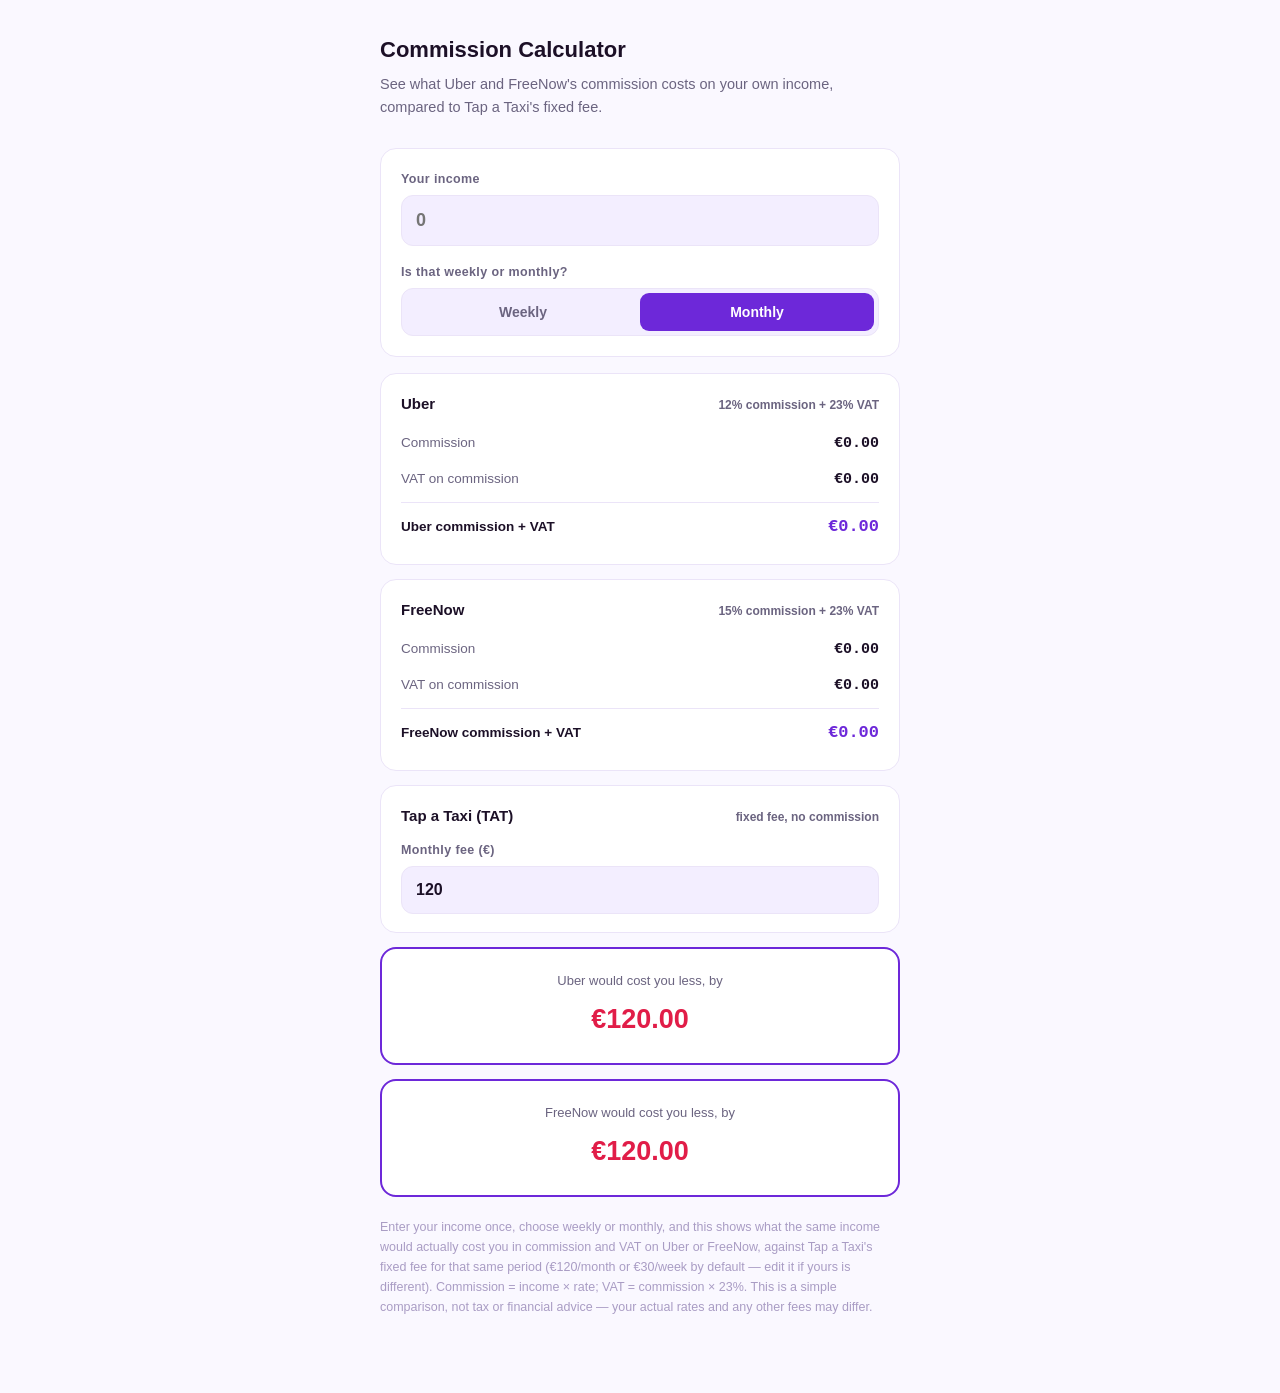
==== commission-calculator/index.html @ eddf09b8 "Rename Tapper Taxi to Tap a Taxi (TAT)" ====
<!DOCTYPE html>
<html lang="en">
<head>
<meta charset="UTF-8">
<meta name="viewport" content="width=device-width, initial-scale=1">
<title>Commission Calculator — Uber & FreeNow vs Tap a Taxi</title>
<meta name="description" content="See what Uber and FreeNow's commission costs on your own income, compared to Tap a Taxi's fixed fee.">
<meta name="robots" content="noindex, nofollow">
<style>
  :root{
    --bg:#121A2F; --surf:#1A2340; --surf2:#232E50; --line:#2A3559;
    --txt:#FFFFFF; --mut:#9AA6C4; --dim:#6E7A9C; --acc:#FFB020; --on-acc:#121A2F;
    --good:#4ADE80; --bad:#FB7185;
  }
  @media (prefers-color-scheme: light){
    :root{
      --bg:#FAF8FF; --surf:#FFFFFF; --surf2:#F3EEFF; --line:#EBE4F8;
      --txt:#1C1027; --mut:#6B6480; --dim:#A99CC4; --acc:#6D28D9; --on-acc:#FFFFFF;
      --good:#1A9B5C; --bad:#E11D48;
    }
  }
  *{box-sizing:border-box}
  body{
    margin:0; background:var(--bg); color:var(--txt);
    font-family:-apple-system,BlinkMacSystemFont,"Segoe UI",Roboto,sans-serif;
    line-height:1.6;
  }
  .wrap{max-width:560px; margin:0 auto; padding:32px 20px 64px}
  h1{font-size:22px; margin:0 0 6px}
  .sub{color:var(--mut); font-size:14.5px; margin:0 0 28px}
  .card{background:var(--surf); border:1px solid var(--line); border-radius:16px; padding:20px; margin-bottom:16px}
  .cardTitle{font-size:13px; font-weight:800; letter-spacing:.04em; text-transform:uppercase; color:var(--mut); margin:0 0 14px}
  .field{display:flex; flex-direction:column; gap:6px; margin-bottom:16px}
  .field:last-child{margin-bottom:0}
  label{font-size:12.5px; font-weight:700; color:var(--mut); letter-spacing:.03em}
  input{
    width:100%; background:var(--surf2); border:1px solid var(--line); color:var(--txt);
    font-size:18px; font-weight:700; padding:14px; border-radius:12px;
    font-family:inherit;
  }
  input:focus{outline:2px solid var(--acc); outline-offset:1px}

  .seg{display:flex; background:var(--surf2); border:1px solid var(--line); border-radius:12px; padding:4px}
  .seg button{
    flex:1; background:none; border:0; padding:11px 0; border-radius:9px;
    font-family:inherit; font-size:14px; font-weight:700; color:var(--mut); cursor:pointer;
  }
  .seg button[aria-pressed="true"]{background:var(--acc); color:var(--on-acc)}

  .platCard{background:var(--surf); border:1px solid var(--line); border-radius:16px; padding:18px 20px; margin-bottom:14px}
  .platHead{display:flex; justify-content:space-between; align-items:baseline; margin-bottom:10px}
  .platName{font-size:15px; font-weight:800}
  .platRate{font-size:12px; color:var(--mut); font-weight:600}
  .rrow{display:flex; justify-content:space-between; align-items:baseline; padding:6px 0}
  .rlab{font-size:13.5px; color:var(--mut)}
  .rval{font-family:ui-monospace,SFMono-Regular,Menlo,monospace; font-size:15px; font-weight:700}
  .rrow.cost{border-top:1px solid var(--line); margin-top:4px; padding-top:10px}
  .rrow.cost .rlab{color:var(--txt); font-weight:700}
  .rrow.cost .rval{color:var(--acc); font-size:17px}

  .tapperField{margin-top:12px}
  .tapperField label{display:flex; justify-content:space-between; align-items:center}
  .tapperField input{margin-top:6px; font-size:16px}

  .saveCard{background:var(--surf); border:2px solid var(--acc); border-radius:16px; padding:22px 20px; text-align:center; margin-bottom:14px}
  .saveLab{font-size:13px; color:var(--mut); margin:0 0 6px}
  .saveAmt{font-size:27px; font-weight:800; margin:0}
  .saveAmt.good{color:var(--good)}
  .saveAmt.bad{color:var(--bad)}

  .note{font-size:12.5px; color:var(--dim); line-height:1.6; margin-top:20px}
</style>
</head>
<body>
  <div class="wrap">
    <h1>Commission Calculator</h1>
    <p class="sub">See what Uber and FreeNow's commission costs on your own income, compared to Tap a Taxi's fixed fee.</p>

    <div class="card">
      <div class="field">
        <label for="income">Your income</label>
        <input id="income" type="number" inputmode="decimal" min="0" step="0.01" placeholder="0">
      </div>
      <div class="field" style="margin-bottom:0">
        <label>Is that weekly or monthly?</label>
        <div class="seg">
          <button type="button" id="freqWeekly" aria-pressed="false">Weekly</button>
          <button type="button" id="freqMonthly" aria-pressed="true">Monthly</button>
        </div>
      </div>
    </div>

    <div class="platCard">
      <div class="platHead">
        <span class="platName">Uber</span>
        <span class="platRate" id="uberRateLabel">12% commission + 23% VAT</span>
      </div>
      <div class="rrow"><span class="rlab">Commission</span><span class="rval" id="outUberCommission">€0.00</span></div>
      <div class="rrow"><span class="rlab">VAT on commission</span><span class="rval" id="outUberVat">€0.00</span></div>
      <div class="rrow cost"><span class="rlab">Uber commission + VAT</span><span class="rval" id="outUberTotal">€0.00</span></div>
    </div>

    <div class="platCard">
      <div class="platHead">
        <span class="platName">FreeNow</span>
        <span class="platRate" id="freenowRateLabel">15% commission + 23% VAT</span>
      </div>
      <div class="rrow"><span class="rlab">Commission</span><span class="rval" id="outFreenowCommission">€0.00</span></div>
      <div class="rrow"><span class="rlab">VAT on commission</span><span class="rval" id="outFreenowVat">€0.00</span></div>
      <div class="rrow cost"><span class="rlab">FreeNow commission + VAT</span><span class="rval" id="outFreenowTotal">€0.00</span></div>
    </div>

    <div class="platCard">
      <div class="platHead">
        <span class="platName">Tap a Taxi (TAT)</span>
        <span class="platRate">fixed fee, no commission</span>
      </div>
      <div class="tapperField">
        <label for="tapperFee"><span id="tapperFeeLabel">Monthly fee (€)</span></label>
        <input id="tapperFee" type="number" inputmode="decimal" min="0" step="0.01" value="120">
      </div>
    </div>

    <div class="saveCard">
      <p class="saveLab" id="saveUberLab">You save with Tap a Taxi instead of Uber</p>
      <p class="saveAmt good" id="saveUberAmt">€0.00</p>
    </div>
    <div class="saveCard">
      <p class="saveLab" id="saveFreenowLab">You save with Tap a Taxi instead of FreeNow</p>
      <p class="saveAmt good" id="saveFreenowAmt">€0.00</p>
    </div>

    <p class="note">
      Enter your income once, choose weekly or monthly, and this shows what the same income would actually cost you in
      commission and VAT on Uber or FreeNow, against Tap a Taxi's fixed fee for that same period (€120/month or €30/week
      by default — edit it if yours is different). Commission = income × rate; VAT = commission × 23%. This is a simple
      comparison, not tax or financial advice — your actual rates and any other fees may differ.
    </p>
  </div>

  <script>
    const $ = id => document.getElementById(id);
    const eur = n => '€' + n.toLocaleString('en-IE', { minimumFractionDigits: 2, maximumFractionDigits: 2 });
    const num = el => Math.max(0, parseFloat(el.value) || 0);

    const UBER_RATE = 12, FREENOW_RATE = 15, VAT_RATE = 23;
    const TAPPER_MONTHLY = 120, TAPPER_WEEKLY = 30;

    let freq = 'monthly';
    let tapperTouched = false; // stop overwriting it once someone edits it by hand

    function setFreq(f) {
      freq = f;
      $('freqWeekly').setAttribute('aria-pressed', String(f === 'weekly'));
      $('freqMonthly').setAttribute('aria-pressed', String(f === 'monthly'));
      $('tapperFeeLabel').textContent = (f === 'weekly' ? 'Weekly fee (€)' : 'Monthly fee (€)');
      if (!tapperTouched) {
        $('tapperFee').value = f === 'weekly' ? TAPPER_WEEKLY : TAPPER_MONTHLY;
      }
      recalc();
    }

    $('freqWeekly').onclick = () => setFreq('weekly');
    $('freqMonthly').onclick = () => setFreq('monthly');
    $('tapperFee').addEventListener('input', () => { tapperTouched = true; recalc(); });
    $('income').addEventListener('input', recalc);

    function platformCost(income, rate) {
      const commission = income * (rate / 100);
      const vat = commission * (VAT_RATE / 100);
      return { commission, vat, total: commission + vat };
    }

    function paintSaving(prefix, cost, tapperFee) {
      const diff = cost - tapperFee;
      const platform = prefix === 'saveUber' ? 'Uber' : 'FreeNow';
      if (diff >= 0) {
        $(prefix + 'Lab').textContent = 'You save with Tap a Taxi instead of ' + platform;
        $(prefix + 'Amt').textContent = eur(diff);
        $(prefix + 'Amt').className = 'saveAmt good';
      } else {
        $(prefix + 'Lab').textContent = platform + ' would cost you less, by';
        $(prefix + 'Amt').textContent = eur(-diff);
        $(prefix + 'Amt').className = 'saveAmt bad';
      }
    }

    function recalc() {
      const income = num($('income'));
      const tapperFee = num($('tapperFee'));

      const uber = platformCost(income, UBER_RATE);
      const freenow = platformCost(income, FREENOW_RATE);

      $('outUberCommission').textContent = eur(uber.commission);
      $('outUberVat').textContent = eur(uber.vat);
      $('outUberTotal').textContent = eur(uber.total);

      $('outFreenowCommission').textContent = eur(freenow.commission);
      $('outFreenowVat').textContent = eur(freenow.vat);
      $('outFreenowTotal').textContent = eur(freenow.total);

      paintSaving('saveUber', uber.total, tapperFee);
      paintSaving('saveFreenow', freenow.total, tapperFee);
    }

    recalc();
  </script>
</body>
</html>
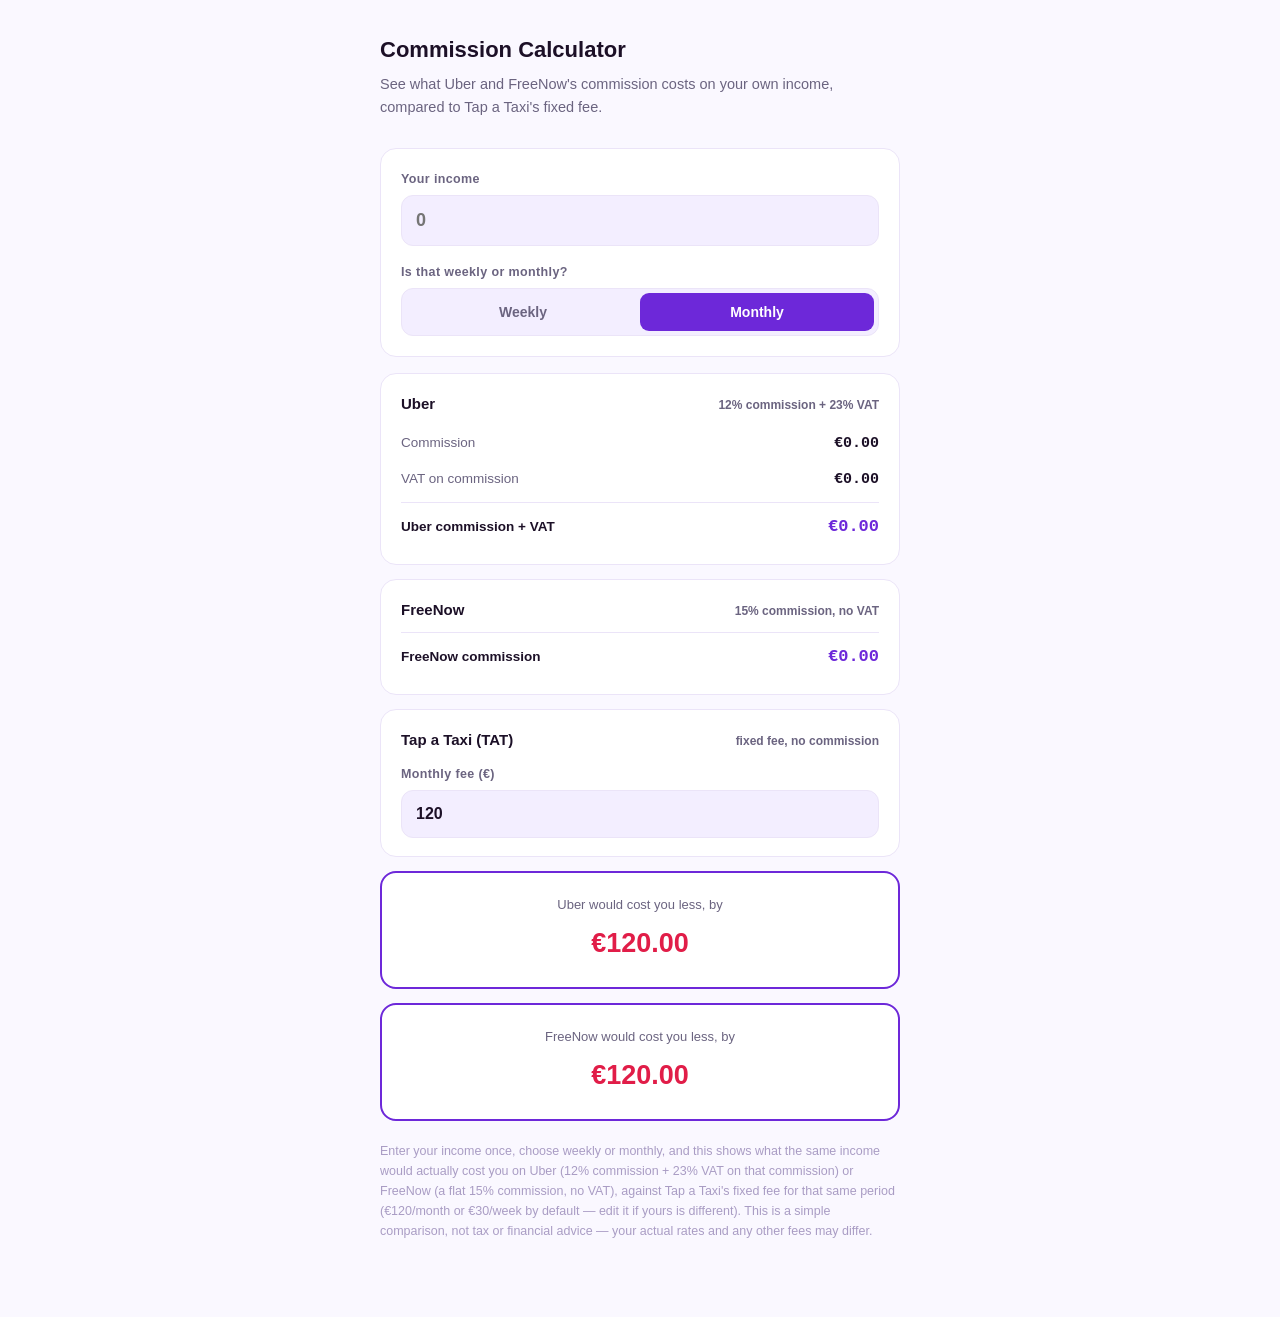
==== commit df3d46d8: "Remove VAT from FreeNow's commission calculation FreeNow charges a flat 15% commission with no VAT o" ====
--- a/commission-calculator/index.html
+++ b/commission-calculator/index.html
@@ -103,11 +103,9 @@
     <div class="platCard">
       <div class="platHead">
         <span class="platName">FreeNow</span>
-        <span class="platRate" id="freenowRateLabel">15% commission + 23% VAT</span>
-      </div>
-      <div class="rrow"><span class="rlab">Commission</span><span class="rval" id="outFreenowCommission">€0.00</span></div>
-      <div class="rrow"><span class="rlab">VAT on commission</span><span class="rval" id="outFreenowVat">€0.00</span></div>
-      <div class="rrow cost"><span class="rlab">FreeNow commission + VAT</span><span class="rval" id="outFreenowTotal">€0.00</span></div>
+        <span class="platRate" id="freenowRateLabel">15% commission, no VAT</span>
+      </div>
+      <div class="rrow cost"><span class="rlab">FreeNow commission</span><span class="rval" id="outFreenowTotal">€0.00</span></div>
     </div>
 
     <div class="platCard">
@@ -131,10 +129,10 @@
     </div>
 
     <p class="note">
-      Enter your income once, choose weekly or monthly, and this shows what the same income would actually cost you in
-      commission and VAT on Uber or FreeNow, against Tap a Taxi's fixed fee for that same period (€120/month or €30/week
-      by default — edit it if yours is different). Commission = income × rate; VAT = commission × 23%. This is a simple
-      comparison, not tax or financial advice — your actual rates and any other fees may differ.
+      Enter your income once, choose weekly or monthly, and this shows what the same income would actually cost you on
+      Uber (12% commission + 23% VAT on that commission) or FreeNow (a flat 15% commission, no VAT), against Tap a Taxi's
+      fixed fee for that same period (€120/month or €30/week by default — edit it if yours is different). This is a
+      simple comparison, not tax or financial advice — your actual rates and any other fees may differ.
     </p>
   </div>
 
@@ -165,9 +163,9 @@
     $('tapperFee').addEventListener('input', () => { tapperTouched = true; recalc(); });
     $('income').addEventListener('input', recalc);
 
-    function platformCost(income, rate) {
+    function platformCost(income, rate, withVat) {
       const commission = income * (rate / 100);
-      const vat = commission * (VAT_RATE / 100);
+      const vat = withVat ? commission * (VAT_RATE / 100) : 0;
       return { commission, vat, total: commission + vat };
     }
 
@@ -189,15 +187,13 @@
       const income = num($('income'));
       const tapperFee = num($('tapperFee'));
 
-      const uber = platformCost(income, UBER_RATE);
-      const freenow = platformCost(income, FREENOW_RATE);
+      const uber = platformCost(income, UBER_RATE, true);
+      const freenow = platformCost(income, FREENOW_RATE, false);
 
       $('outUberCommission').textContent = eur(uber.commission);
       $('outUberVat').textContent = eur(uber.vat);
       $('outUberTotal').textContent = eur(uber.total);
 
-      $('outFreenowCommission').textContent = eur(freenow.commission);
-      $('outFreenowVat').textContent = eur(freenow.vat);
       $('outFreenowTotal').textContent = eur(freenow.total);
 
       paintSaving('saveUber', uber.total, tapperFee);
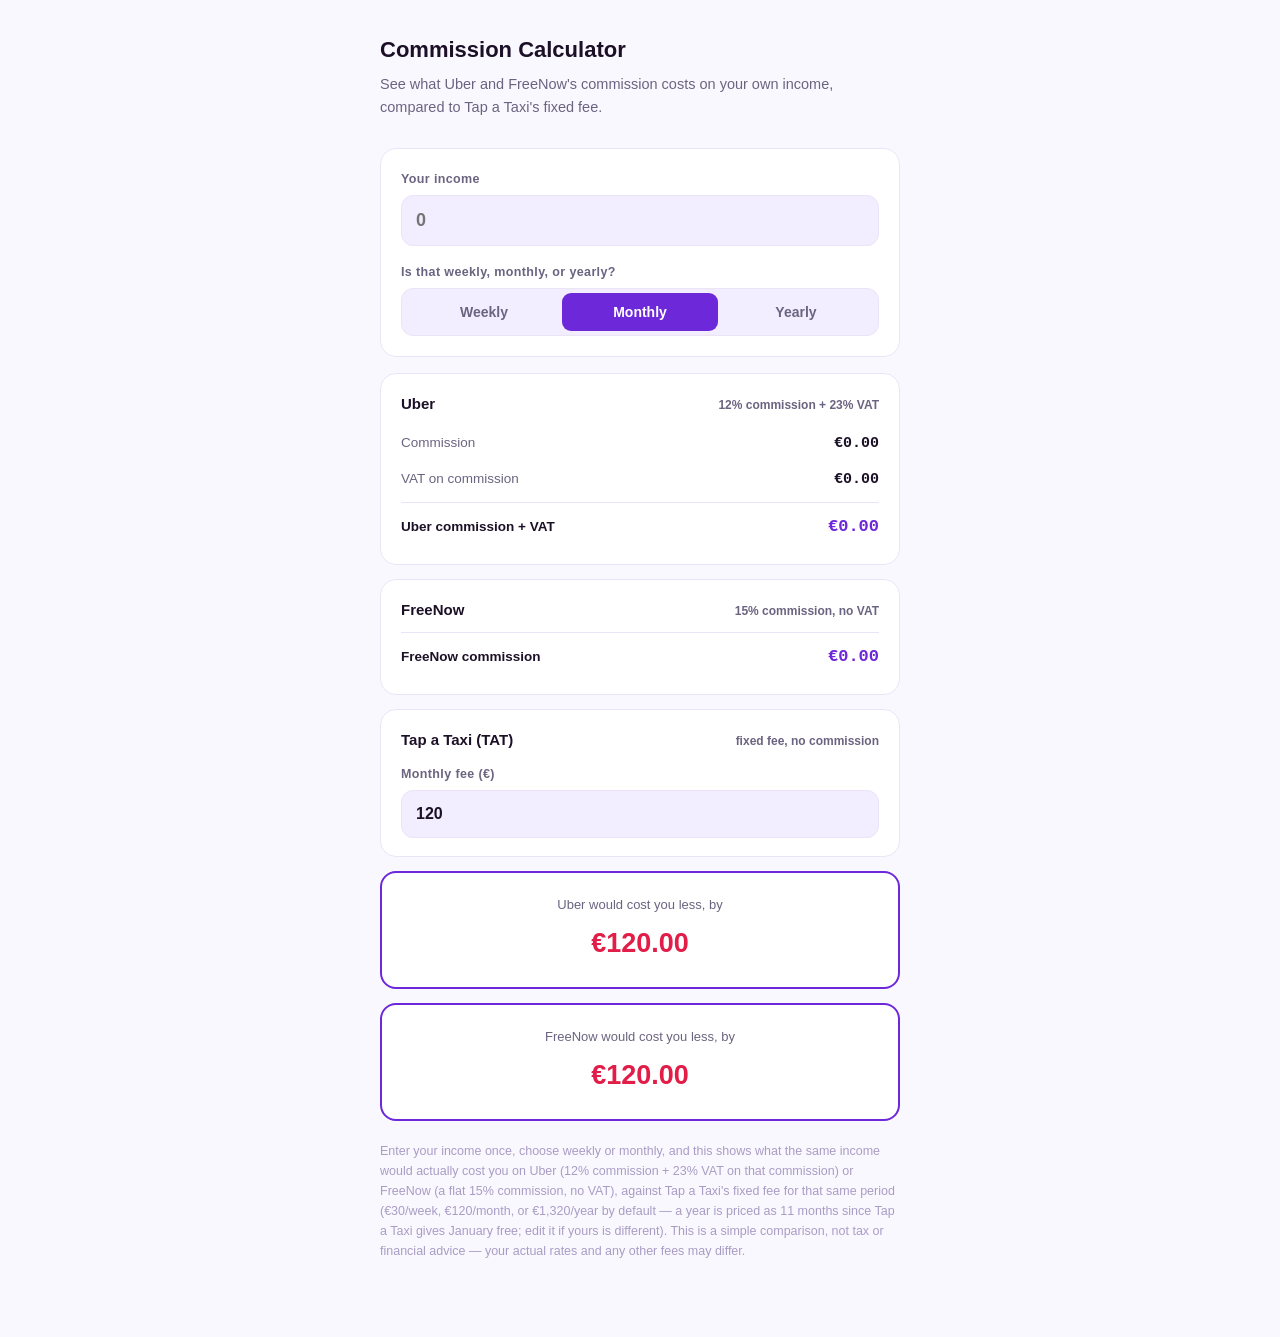
==== commit c2539be8: "Add a yearly option to the commission calculator Weekly/Monthly/Yearly now, alongside Uber and FreeN" ====
--- a/commission-calculator/index.html
+++ b/commission-calculator/index.html
@@ -82,10 +82,11 @@
         <input id="income" type="number" inputmode="decimal" min="0" step="0.01" placeholder="0">
       </div>
       <div class="field" style="margin-bottom:0">
-        <label>Is that weekly or monthly?</label>
+        <label>Is that weekly, monthly, or yearly?</label>
         <div class="seg">
           <button type="button" id="freqWeekly" aria-pressed="false">Weekly</button>
           <button type="button" id="freqMonthly" aria-pressed="true">Monthly</button>
+          <button type="button" id="freqYearly" aria-pressed="false">Yearly</button>
         </div>
       </div>
     </div>
@@ -131,7 +132,8 @@
     <p class="note">
       Enter your income once, choose weekly or monthly, and this shows what the same income would actually cost you on
       Uber (12% commission + 23% VAT on that commission) or FreeNow (a flat 15% commission, no VAT), against Tap a Taxi's
-      fixed fee for that same period (€120/month or €30/week by default — edit it if yours is different). This is a
+      fixed fee for that same period (€30/week, €120/month, or €1,320/year by default — a year is priced as 11 months
+      since Tap a Taxi gives January free; edit it if yours is different). This is a
       simple comparison, not tax or financial advice — your actual rates and any other fees may differ.
     </p>
   </div>
@@ -142,7 +144,12 @@
     const num = el => Math.max(0, parseFloat(el.value) || 0);
 
     const UBER_RATE = 12, FREENOW_RATE = 15, VAT_RATE = 23;
-    const TAPPER_MONTHLY = 120, TAPPER_WEEKLY = 30;
+    const TAPPER_WEEKLY = 30, TAPPER_MONTHLY = 120;
+    // Tap a Taxi gives January free, so a full year is 11 months' fee, not 12.
+    const TAPPER_YEARLY = TAPPER_MONTHLY * 11;
+
+    const FREQ_LABEL = { weekly: 'Weekly fee (€)', monthly: 'Monthly fee (€)', yearly: 'Yearly fee (€) — 11 months, Jan free' };
+    const TAPPER_DEFAULT = { weekly: TAPPER_WEEKLY, monthly: TAPPER_MONTHLY, yearly: TAPPER_YEARLY };
 
     let freq = 'monthly';
     let tapperTouched = false; // stop overwriting it once someone edits it by hand
@@ -151,15 +158,17 @@
       freq = f;
       $('freqWeekly').setAttribute('aria-pressed', String(f === 'weekly'));
       $('freqMonthly').setAttribute('aria-pressed', String(f === 'monthly'));
-      $('tapperFeeLabel').textContent = (f === 'weekly' ? 'Weekly fee (€)' : 'Monthly fee (€)');
+      $('freqYearly').setAttribute('aria-pressed', String(f === 'yearly'));
+      $('tapperFeeLabel').textContent = FREQ_LABEL[f];
       if (!tapperTouched) {
-        $('tapperFee').value = f === 'weekly' ? TAPPER_WEEKLY : TAPPER_MONTHLY;
+        $('tapperFee').value = TAPPER_DEFAULT[f];
       }
       recalc();
     }
 
     $('freqWeekly').onclick = () => setFreq('weekly');
     $('freqMonthly').onclick = () => setFreq('monthly');
+    $('freqYearly').onclick = () => setFreq('yearly');
     $('tapperFee').addEventListener('input', () => { tapperTouched = true; recalc(); });
     $('income').addEventListener('input', recalc);
 
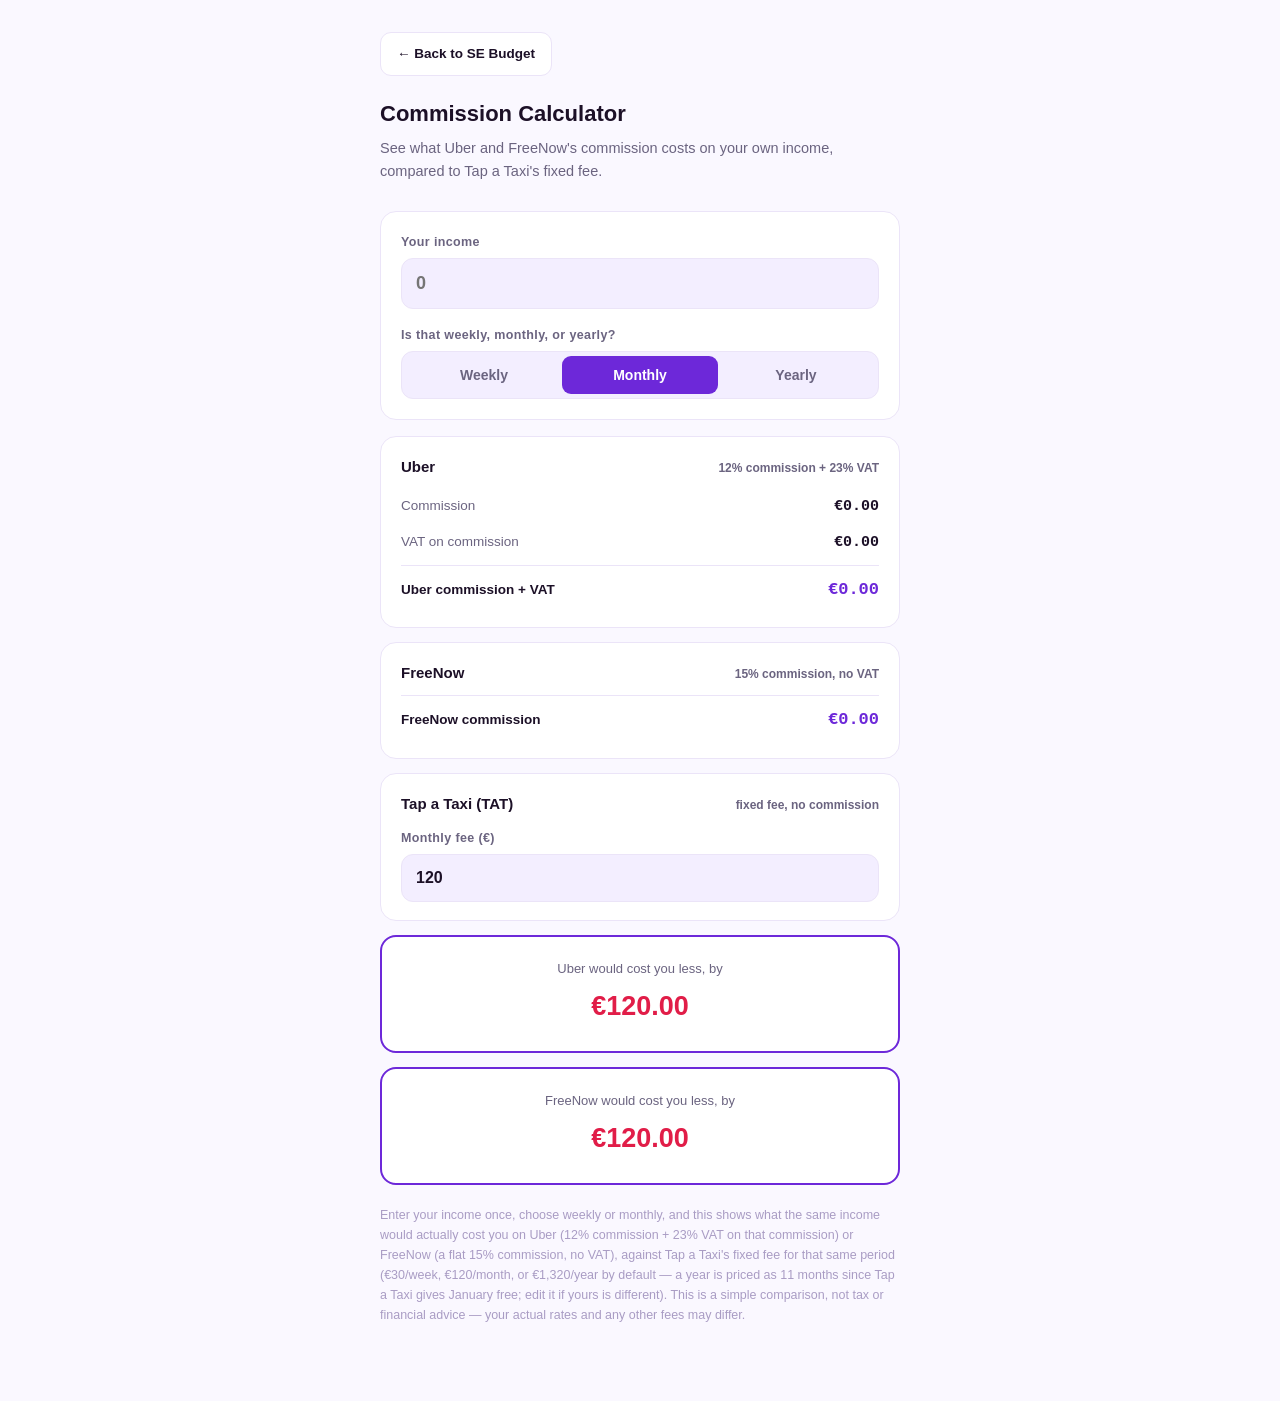
==== commit f54f6058: "Add a clear back button to the commission calculator, match the others The commission calculator had" ====
--- a/commission-calculator/index.html
+++ b/commission-calculator/index.html
@@ -26,6 +26,10 @@
     line-height:1.6;
   }
   .wrap{max-width:560px; margin:0 auto; padding:32px 20px 64px}
+  .back{display:inline-flex; align-items:center; gap:6px; margin-bottom:20px; padding:10px 16px;
+    border-radius:11px; background:var(--surf); border:1px solid var(--line);
+    color:var(--txt); text-decoration:none; font-size:13.5px; font-weight:700}
+  .back:hover{border-color:var(--acc); color:var(--acc)}
   h1{font-size:22px; margin:0 0 6px}
   .sub{color:var(--mut); font-size:14.5px; margin:0 0 28px}
   .card{background:var(--surf); border:1px solid var(--line); border-radius:16px; padding:20px; margin-bottom:16px}
@@ -73,6 +77,7 @@
 </head>
 <body>
   <div class="wrap">
+    <a class="back" href="/">&larr; Back to SE Budget</a>
     <h1>Commission Calculator</h1>
     <p class="sub">See what Uber and FreeNow's commission costs on your own income, compared to Tap a Taxi's fixed fee.</p>
 
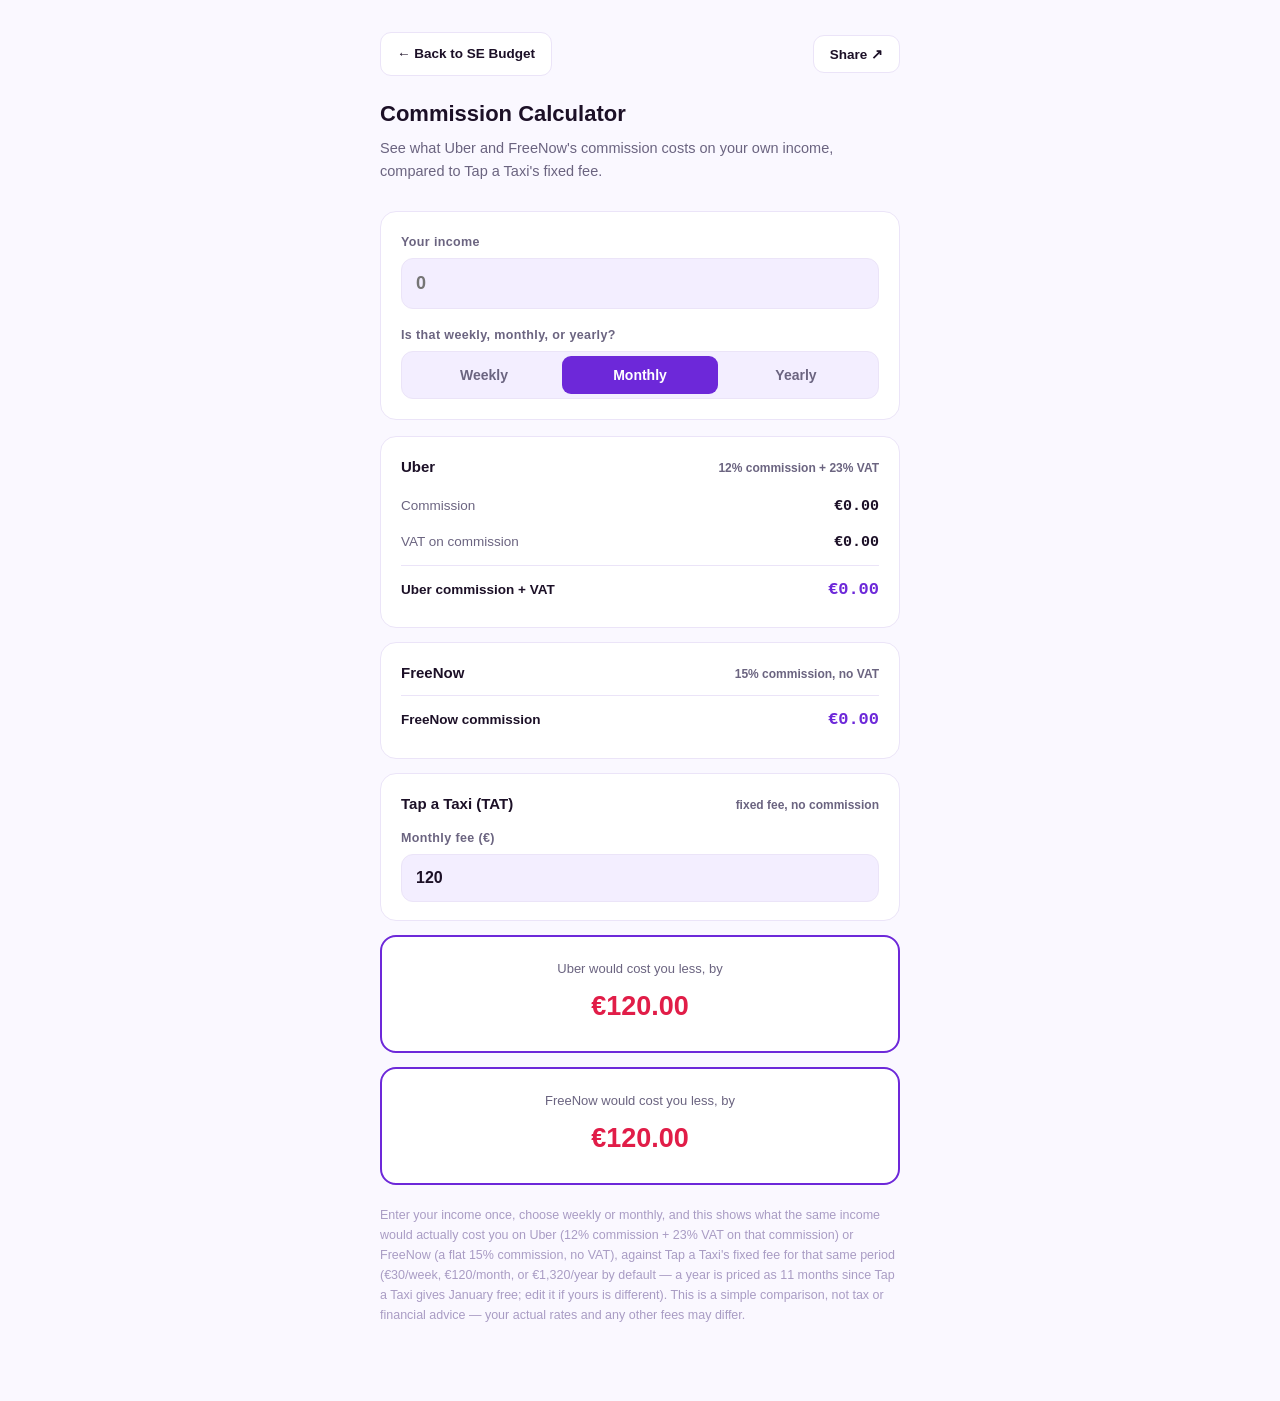
==== commit cee72754: "Add a Share button next to Back on all three calculators Sits to the right of "Back to SE Budget" in" ====
--- a/commission-calculator/index.html
+++ b/commission-calculator/index.html
@@ -26,10 +26,12 @@
     line-height:1.6;
   }
   .wrap{max-width:560px; margin:0 auto; padding:32px 20px 64px}
-  .back{display:inline-flex; align-items:center; gap:6px; margin-bottom:20px; padding:10px 16px;
+  .topRow{display:flex; align-items:center; justify-content:space-between; gap:10px; margin-bottom:20px}
+  .back,.shareBtn{display:inline-flex; align-items:center; gap:6px; padding:10px 16px;
     border-radius:11px; background:var(--surf); border:1px solid var(--line);
-    color:var(--txt); text-decoration:none; font-size:13.5px; font-weight:700}
-  .back:hover{border-color:var(--acc); color:var(--acc)}
+    color:var(--txt); text-decoration:none; font-size:13.5px; font-weight:700;
+    font-family:inherit; cursor:pointer}
+  .back:hover,.shareBtn:hover{border-color:var(--acc); color:var(--acc)}
   h1{font-size:22px; margin:0 0 6px}
   .sub{color:var(--mut); font-size:14.5px; margin:0 0 28px}
   .card{background:var(--surf); border:1px solid var(--line); border-radius:16px; padding:20px; margin-bottom:16px}
@@ -77,7 +79,10 @@
 </head>
 <body>
   <div class="wrap">
-    <a class="back" href="/">&larr; Back to SE Budget</a>
+    <div class="topRow">
+      <a class="back" href="/">&larr; Back to SE Budget</a>
+      <button class="shareBtn" id="shareBtn" type="button">Share ↗</button>
+    </div>
     <h1>Commission Calculator</h1>
     <p class="sub">See what Uber and FreeNow's commission costs on your own income, compared to Tap a Taxi's fixed fee.</p>
 
@@ -155,6 +160,18 @@
 
     const FREQ_LABEL = { weekly: 'Weekly fee (€)', monthly: 'Monthly fee (€)', yearly: 'Yearly fee (€) — 11 months, Jan free' };
     const TAPPER_DEFAULT = { weekly: TAPPER_WEEKLY, monthly: TAPPER_MONTHLY, yearly: TAPPER_YEARLY };
+
+    const shareBtn = $('shareBtn');
+    const shareLabel = shareBtn.textContent;
+    shareBtn.addEventListener('click', async () => {
+      const data = { title: 'Commission Calculator — Uber & FreeNow vs Tap a Taxi', text: 'See what Uber and FreeNow\'s commission costs compared to Tap a Taxi\'s fixed fee.', url: location.href };
+      if (navigator.share) { try { await navigator.share(data); } catch (err) {} return; }
+      try {
+        await navigator.clipboard.writeText(location.href);
+        shareBtn.textContent = 'Link copied!';
+        setTimeout(() => shareBtn.textContent = shareLabel, 1800);
+      } catch (err) { prompt('Copy this link:', location.href); }
+    });
 
     let freq = 'monthly';
     let tapperTouched = false; // stop overwriting it once someone edits it by hand
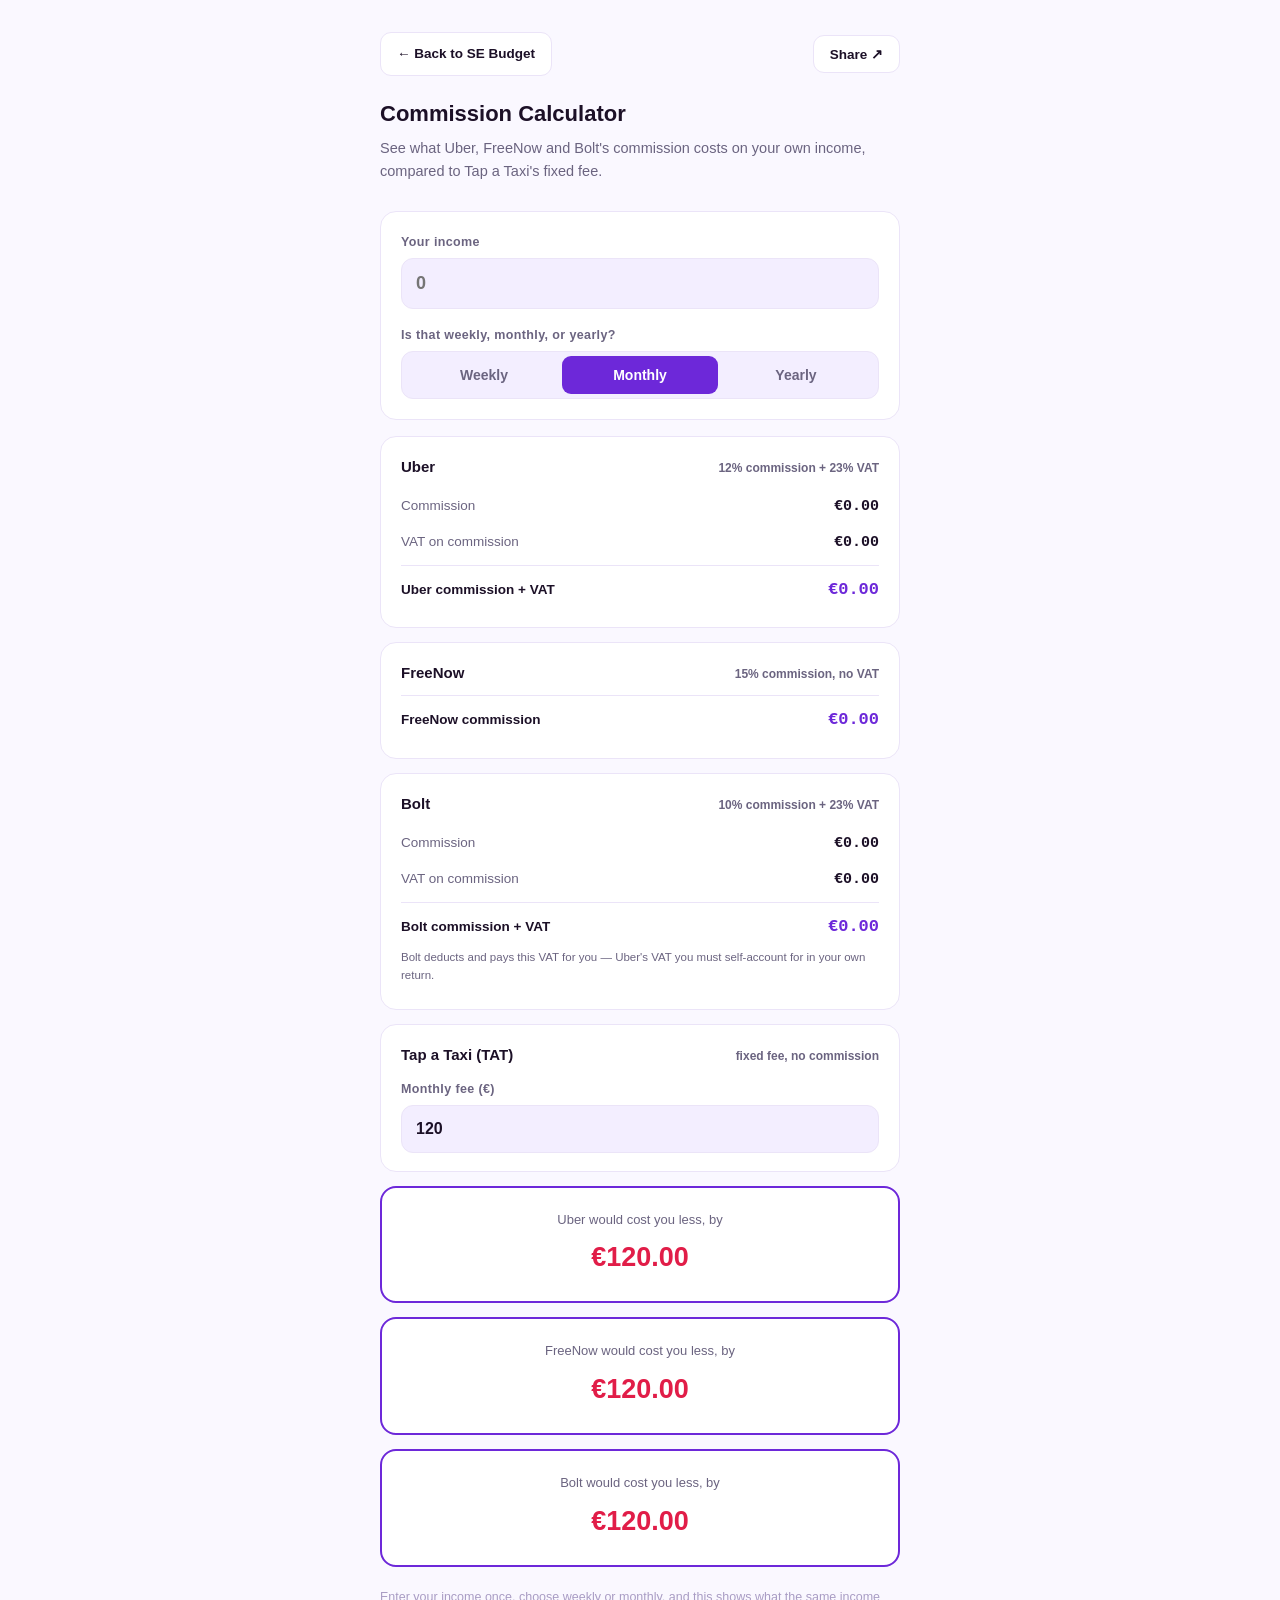
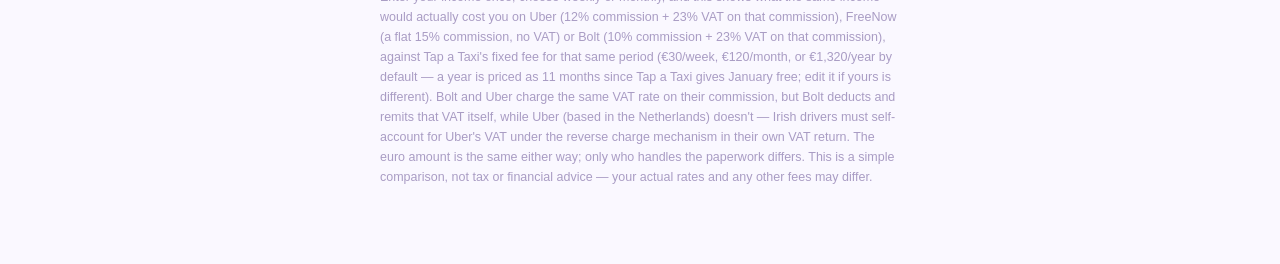
==== commit 2de01afe: "Add Bolt to the commission calculator Bolt charges 10% commission + 23% VAT on that commission, same" ====
--- a/commission-calculator/index.html
+++ b/commission-calculator/index.html
@@ -3,9 +3,22 @@
 <head>
 <meta charset="UTF-8">
 <meta name="viewport" content="width=device-width, initial-scale=1">
-<title>Commission Calculator — Uber & FreeNow vs Tap a Taxi</title>
-<meta name="description" content="See what Uber and FreeNow's commission costs on your own income, compared to Tap a Taxi's fixed fee.">
+<title>Commission Calculator — Uber, FreeNow & Bolt vs Tap a Taxi</title>
+<meta name="description" content="See what Uber, FreeNow and Bolt's commission costs on your own income, compared to Tap a Taxi's fixed fee.">
 <meta name="robots" content="noindex, nofollow">
+<meta property="og:type" content="website">
+<meta property="og:site_name" content="SE Budget">
+<meta property="og:url" content="https://sebudget.com/commission-calculator/">
+<meta property="og:title" content="Commission Calculator — Uber, FreeNow & Bolt vs Tap a Taxi">
+<meta property="og:description" content="See what Uber, FreeNow and Bolt's commission costs on your own income, compared to Tap a Taxi's fixed fee.">
+<meta property="og:image" content="https://sebudget.com/og-image.png">
+<meta property="og:image:width" content="1200">
+<meta property="og:image:height" content="630">
+<meta property="og:locale" content="en_IE">
+<meta name="twitter:card" content="summary_large_image">
+<meta name="twitter:title" content="Commission Calculator — Uber, FreeNow & Bolt vs Tap a Taxi">
+<meta name="twitter:description" content="See what Uber, FreeNow and Bolt's commission costs compared to Tap a Taxi's fixed fee.">
+<meta name="twitter:image" content="https://sebudget.com/og-image.png">
 <style>
   :root{
     --bg:#121A2F; --surf:#1A2340; --surf2:#232E50; --line:#2A3559;
@@ -84,7 +97,7 @@
       <button class="shareBtn" id="shareBtn" type="button">Share ↗</button>
     </div>
     <h1>Commission Calculator</h1>
-    <p class="sub">See what Uber and FreeNow's commission costs on your own income, compared to Tap a Taxi's fixed fee.</p>
+    <p class="sub">See what Uber, FreeNow and Bolt's commission costs on your own income, compared to Tap a Taxi's fixed fee.</p>
 
     <div class="card">
       <div class="field">
@@ -121,6 +134,17 @@
 
     <div class="platCard">
       <div class="platHead">
+        <span class="platName">Bolt</span>
+        <span class="platRate" id="boltRateLabel">10% commission + 23% VAT</span>
+      </div>
+      <div class="rrow"><span class="rlab">Commission</span><span class="rval" id="outBoltCommission">€0.00</span></div>
+      <div class="rrow"><span class="rlab">VAT on commission</span><span class="rval" id="outBoltVat">€0.00</span></div>
+      <div class="rrow cost"><span class="rlab">Bolt commission + VAT</span><span class="rval" id="outBoltTotal">€0.00</span></div>
+      <div class="rrow" style="padding-top:2px"><span class="rlab" style="font-size:11.5px">Bolt deducts and pays this VAT for you — Uber's VAT you must self-account for in your own return.</span></div>
+    </div>
+
+    <div class="platCard">
+      <div class="platHead">
         <span class="platName">Tap a Taxi (TAT)</span>
         <span class="platRate">fixed fee, no commission</span>
       </div>
@@ -138,13 +162,21 @@
       <p class="saveLab" id="saveFreenowLab">You save with Tap a Taxi instead of FreeNow</p>
       <p class="saveAmt good" id="saveFreenowAmt">€0.00</p>
     </div>
+    <div class="saveCard">
+      <p class="saveLab" id="saveBoltLab">You save with Tap a Taxi instead of Bolt</p>
+      <p class="saveAmt good" id="saveBoltAmt">€0.00</p>
+    </div>
 
     <p class="note">
       Enter your income once, choose weekly or monthly, and this shows what the same income would actually cost you on
-      Uber (12% commission + 23% VAT on that commission) or FreeNow (a flat 15% commission, no VAT), against Tap a Taxi's
-      fixed fee for that same period (€30/week, €120/month, or €1,320/year by default — a year is priced as 11 months
-      since Tap a Taxi gives January free; edit it if yours is different). This is a
-      simple comparison, not tax or financial advice — your actual rates and any other fees may differ.
+      Uber (12% commission + 23% VAT on that commission), FreeNow (a flat 15% commission, no VAT) or Bolt (10% commission
+      + 23% VAT on that commission), against Tap a Taxi's fixed fee for that same period (€30/week, €120/month, or
+      €1,320/year by default — a year is priced as 11 months since Tap a Taxi gives January free; edit it if yours is
+      different). Bolt and Uber charge the same VAT rate on their commission, but Bolt deducts and remits that VAT
+      itself, while Uber (based in the Netherlands) doesn't — Irish drivers must self-account for Uber's VAT under the
+      reverse charge mechanism in their own VAT return. The euro amount is the same either way; only who handles the
+      paperwork differs. This is a simple comparison, not tax or financial advice — your actual rates and any other
+      fees may differ.
     </p>
   </div>
 
@@ -153,7 +185,7 @@
     const eur = n => '€' + n.toLocaleString('en-IE', { minimumFractionDigits: 2, maximumFractionDigits: 2 });
     const num = el => Math.max(0, parseFloat(el.value) || 0);
 
-    const UBER_RATE = 12, FREENOW_RATE = 15, VAT_RATE = 23;
+    const UBER_RATE = 12, FREENOW_RATE = 15, BOLT_RATE = 10, VAT_RATE = 23;
     const TAPPER_WEEKLY = 30, TAPPER_MONTHLY = 120;
     // Tap a Taxi gives January free, so a full year is 11 months' fee, not 12.
     const TAPPER_YEARLY = TAPPER_MONTHLY * 11;
@@ -164,7 +196,7 @@
     const shareBtn = $('shareBtn');
     const shareLabel = shareBtn.textContent;
     shareBtn.addEventListener('click', async () => {
-      const data = { title: 'Commission Calculator — Uber & FreeNow vs Tap a Taxi', text: 'See what Uber and FreeNow\'s commission costs compared to Tap a Taxi\'s fixed fee.', url: location.href };
+      const data = { url: location.href };
       if (navigator.share) { try { await navigator.share(data); } catch (err) {} return; }
       try {
         await navigator.clipboard.writeText(location.href);
@@ -200,9 +232,11 @@
       return { commission, vat, total: commission + vat };
     }
 
+    const PLATFORM_LABEL = { saveUber: 'Uber', saveFreenow: 'FreeNow', saveBolt: 'Bolt' };
+
     function paintSaving(prefix, cost, tapperFee) {
       const diff = cost - tapperFee;
-      const platform = prefix === 'saveUber' ? 'Uber' : 'FreeNow';
+      const platform = PLATFORM_LABEL[prefix];
       if (diff >= 0) {
         $(prefix + 'Lab').textContent = 'You save with Tap a Taxi instead of ' + platform;
         $(prefix + 'Amt').textContent = eur(diff);
@@ -220,6 +254,7 @@
 
       const uber = platformCost(income, UBER_RATE, true);
       const freenow = platformCost(income, FREENOW_RATE, false);
+      const bolt = platformCost(income, BOLT_RATE, true);
 
       $('outUberCommission').textContent = eur(uber.commission);
       $('outUberVat').textContent = eur(uber.vat);
@@ -227,8 +262,13 @@
 
       $('outFreenowTotal').textContent = eur(freenow.total);
 
+      $('outBoltCommission').textContent = eur(bolt.commission);
+      $('outBoltVat').textContent = eur(bolt.vat);
+      $('outBoltTotal').textContent = eur(bolt.total);
+
       paintSaving('saveUber', uber.total, tapperFee);
       paintSaving('saveFreenow', freenow.total, tapperFee);
+      paintSaving('saveBolt', bolt.total, tapperFee);
     }
 
     recalc();
